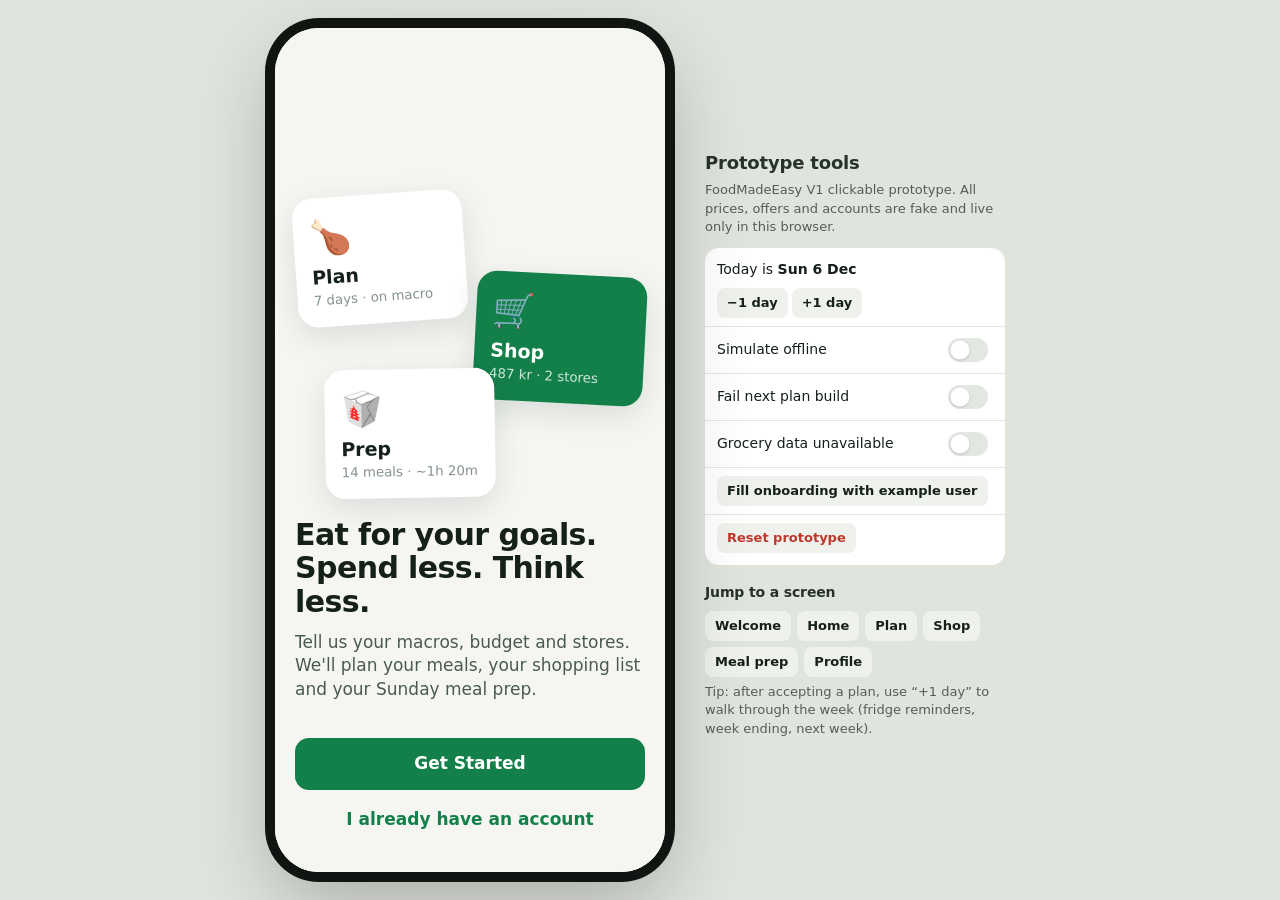
==== index.html @ 24d45049 "Publish prototype from FoodMadeEasy@563812f" ====
<!doctype html>
<html lang="en">
<head>
  <meta charset="utf-8">
  <meta name="viewport" content="width=device-width, initial-scale=1, viewport-fit=cover">
  <meta name="theme-color" content="#13804a">
  <meta name="apple-mobile-web-app-capable" content="yes">
  <meta name="mobile-web-app-capable" content="yes">
  <meta name="apple-mobile-web-app-title" content="FoodMadeEasy">
  <meta name="apple-mobile-web-app-status-bar-style" content="default">
  <link rel="manifest" href="manifest.webmanifest">
  <link rel="icon" type="image/png" href="icons/favicon.png">
  <link rel="apple-touch-icon" href="icons/apple-touch-icon.png">
  <title>FoodMadeEasy Prototype</title>
  <link rel="stylesheet" href="css/app.css">
</head>
<body>
  <div class="stage">
    <div class="phone"><div id="app"></div></div>
    <aside id="dev" class="dev-panel"></aside>
  </div>
  <script src="js/util.js"></script>
  <script src="js/data.js"></script>
  <script src="js/engine.js"></script>
  <script src="js/state.js"></script>
  <script src="js/ui.js"></script>
  <script src="js/screens-start.js"></script>
  <script src="js/screens-week.js"></script>
  <script src="js/screens-shop.js"></script>
  <script src="js/screens-prep.js"></script>
  <script src="js/screens-profile.js"></script>
  <script src="js/dev.js"></script>
  <script>
    render();
    if ('serviceWorker' in navigator && location.protocol.startsWith('http')) {
      navigator.serviceWorker.register('sw.js').catch(() => { /* offline support is optional */ });
    }
  </script>
</body>
</html>
---- css/app.css ----
/* FoodMadeEasy prototype — clean, energetic, practical. Not a final brand. */

:root {
  --bg: #f5f6f2;
  --surface: #ffffff;
  --surface-2: #eef1ec;
  --ink: #15201a;
  --ink-2: #4a5a51;
  --ink-3: #85938b;
  --line: #e2e7e2;
  --brand: #13804a;
  --brand-strong: #0e6b3d;
  --brand-ink: #ffffff;
  --brand-soft: #e2f3e9;
  --good: #13804a;
  --warn: #a65f00;
  --warn-soft: #fdf1dd;
  --danger: #c2372a;
  --p: #2f6fdb;
  --c: #e0a100;
  --f: #d9534f;
  --shadow: 0 1px 2px rgba(20, 32, 26, 0.06), 0 4px 16px rgba(20, 32, 26, 0.05);
  --radius: 16px;
  --stage: #dfe4dc;
  color-scheme: light;
}
@media (prefers-color-scheme: dark) {
  :root:not([data-theme="light"]) {
    --bg: #0e1310; --surface: #171e1a; --surface-2: #1f2822; --ink: #eef3ef; --ink-2: #b4c1b9; --ink-3: #7d8b83;
    --line: #28322c; --brand: #2fb26a; --brand-strong: #3fc47b; --brand-ink: #06140c; --brand-soft: #173524;
    --good: #45c27d; --warn: #f0a93b; --warn-soft: #3a2b12; --danger: #ff6b5e; --stage: #070a08;
    --shadow: 0 1px 2px rgba(0, 0, 0, 0.4); color-scheme: dark;
  }
}
:root[data-theme="dark"] {
  --bg: #0e1310; --surface: #171e1a; --surface-2: #1f2822; --ink: #eef3ef; --ink-2: #b4c1b9; --ink-3: #7d8b83;
  --line: #28322c; --brand: #2fb26a; --brand-strong: #3fc47b; --brand-ink: #06140c; --brand-soft: #173524;
  --good: #45c27d; --warn: #f0a93b; --warn-soft: #3a2b12; --danger: #ff6b5e; --stage: #070a08;
  --shadow: 0 1px 2px rgba(0, 0, 0, 0.4); color-scheme: dark;
}

* { box-sizing: border-box; }
html, body { margin: 0; height: 100%; }
body {
  font: 16px/1.4 -apple-system, BlinkMacSystemFont, "SF Pro Text", "Inter", "Segoe UI", Roboto, system-ui, sans-serif;
  color: var(--ink); background: var(--stage); -webkit-font-smoothing: antialiased;
  -webkit-tap-highlight-color: transparent;
}
button { font: inherit; color: inherit; background: none; border: 0; padding: 0; cursor: pointer; text-align: inherit; }
button:disabled { cursor: default; }
input { font: inherit; color: inherit; }
h1, h2, h3 { margin: 0; letter-spacing: -0.01em; }
p { margin: 0; }
a { color: var(--brand); }
.ic { width: 20px; height: 20px; fill: none; stroke: currentColor; stroke-width: 1.8; stroke-linecap: round; stroke-linejoin: round; flex: none; }

/* ---------- Stage: phone frame on desktop, full screen on phones ---------- */
.stage { min-height: 100%; display: flex; align-items: center; justify-content: center; gap: 40px; padding: 24px; }
.phone { width: 390px; height: min(844px, calc(100vh - 48px)); border-radius: 44px; background: var(--bg); overflow: hidden; position: relative; box-shadow: 0 0 0 10px #101512, 0 30px 80px rgba(0, 0, 0, 0.25); flex: none; }
#app { position: absolute; inset: 0; overflow: hidden; }
@media (max-width: 760px) {
  .stage { padding: 0; display: block; height: 100%; }
  .phone { width: 100%; height: 100%; border-radius: 0; box-shadow: none; }
  .dev-panel { display: none; }
}

/* ---------- Screen skeleton ---------- */
.screen { position: absolute; inset: 0; display: flex; flex-direction: column; background: var(--bg); }
.screen > .body { flex: 1; overflow-y: auto; overflow-x: hidden; -webkit-overflow-scrolling: touch; padding-bottom: 24px; scrollbar-width: none; }
.screen > .body::-webkit-scrollbar { display: none; }
.pad { padding: 0 20px; }
.pad-s { padding: 8px 14px; }
.topbar { display: flex; align-items: center; min-height: 52px; padding: max(env(safe-area-inset-top), 10px) 12px 0; gap: 8px; flex: none; }
.phone .topbar { padding-top: 44px; }
@media (max-width: 760px) { .phone .topbar { padding-top: max(env(safe-area-inset-top), 12px); } }
.tb-left, .tb-right { flex: 1; display: flex; align-items: center; min-width: 0; }
.tb-right { justify-content: flex-end; }
.tb-title { font-weight: 600; font-size: 17px; text-align: center; white-space: nowrap; }
.topbar.large .tb-title { opacity: 0; }
.large-title { padding: 2px 20px 14px; }
.large-title h1 { font-size: 32px; font-weight: 750; }
.large-title .sub { color: var(--ink-3); font-size: 15px; margin-top: 2px; }
.icon-btn { display: inline-flex; align-items: center; gap: 2px; min-width: 44px; min-height: 44px; justify-content: center; border-radius: 12px; color: var(--ink); }
.icon-btn .ic { width: 24px; height: 24px; }
.icon-btn:active { background: var(--surface-2); }

.cta { flex: none; padding: 12px 20px calc(12px + env(safe-area-inset-bottom)); display: flex; flex-direction: column; gap: 8px; background: linear-gradient(to top, var(--bg) 75%, transparent); }
.phone .cta { padding-bottom: 30px; }
.has-tabs .cta { padding-bottom: 12px; }
.cta-hint { text-align: center; font-size: 13px; color: var(--ink-3); }

.tabbar { flex: none; display: flex; border-top: 1px solid var(--line); background: var(--surface); padding-bottom: env(safe-area-inset-bottom); }
.phone .tabbar { padding-bottom: 22px; }
@media (max-width: 760px) { .phone .tabbar { padding-bottom: max(env(safe-area-inset-bottom), 6px); } }
.tab { flex: 1; display: flex; flex-direction: column; align-items: center; gap: 2px; padding: 8px 0 4px; font-size: 11px; font-weight: 600; color: var(--ink-3); }
.tab .ic { width: 25px; height: 25px; }
.tab.on { color: var(--brand); }

/* ---------- Type ---------- */
.display { font-size: 30px; line-height: 1.12; font-weight: 780; letter-spacing: -0.02em; }
.q { font-size: 26px; line-height: 1.18; font-weight: 750; margin: 6px 0 6px; }
.helper { color: var(--ink-2); font-size: 15px; margin-bottom: 18px; }
.lead { color: var(--ink-2); font-size: 17px; margin-top: 12px; }
.body-text { color: var(--ink-2); margin-bottom: 12px; }
.muted { color: var(--ink-3); }
.small { font-size: 13px; }
.fine { font-size: 13px; color: var(--ink-3); margin: 8px 0; }
.center { text-align: center; }
.center-col { display: flex; flex-direction: column; align-items: center; text-align: center; }
.good { color: var(--good); }
.warn { color: var(--warn); }
.neutral { color: var(--ink-2); }
.eyebrow { font-size: 12px; font-weight: 700; letter-spacing: 0.06em; text-transform: uppercase; color: var(--brand); margin-bottom: 4px; }
.section-label { font-size: 13px; font-weight: 700; color: var(--ink-2); text-transform: uppercase; letter-spacing: 0.05em; margin: 22px 0 10px; display: flex; gap: 8px; align-items: center; }
.section-label .opt { text-transform: none; letter-spacing: 0; font-weight: 500; color: var(--ink-3); }
.section-head { display: flex; justify-content: space-between; align-items: center; margin: 22px 0 10px; gap: 8px; }
.section-head h3 { font-size: 18px; font-weight: 700; }
.big-num { font-size: 36px; font-weight: 780; letter-spacing: -0.02em; font-variant-numeric: tabular-nums; }
.big-emoji { font-size: 56px; margin: 28px 0 8px; }
.proto-note { font-size: 12px; color: var(--ink-3); background: var(--surface-2); border-radius: 10px; padding: 8px 10px; margin: 18px 0 8px; text-align: center; }

/* ---------- Buttons ---------- */
.btn { display: flex; align-items: center; justify-content: center; gap: 8px; width: 100%; min-height: 52px; padding: 0 18px; border-radius: 14px; font-weight: 650; font-size: 17px; text-align: center; transition: transform 0.08s, opacity 0.15s; }
.btn:active:not(:disabled) { transform: scale(0.985); }
.btn.primary { background: var(--brand); color: var(--brand-ink); }
.btn.primary:disabled { background: var(--surface-2); color: var(--ink-3); }
.btn.secondary { background: var(--surface); color: var(--ink); border: 1.5px solid var(--line); }
.btn.secondary:disabled { color: var(--ink-3); }
.btn.text { min-height: 44px; color: var(--brand); background: none; }
.btn.text:disabled { color: var(--ink-3); }
.btn.danger { background: var(--danger); color: #fff; }
.btn.danger:disabled { background: var(--surface-2); color: var(--ink-3); }
.btn.text.danger { background: none; color: var(--danger); }
.btn.text.strong { font-weight: 750; }
.btn.tall { min-height: 64px; font-size: 19px; }
.row2 { display: flex; gap: 8px; }
.row2 .btn { flex: 1; white-space: nowrap; font-size: 16px; }
.stack-text { display: flex; flex-direction: column; }
.link { color: var(--brand); font-weight: 600; font-size: inherit; padding: 6px 0; min-height: 32px; }
.link:disabled { color: var(--ink-3); }
.link.small { font-size: 14px; }
.spinner { width: 20px; height: 20px; border-radius: 50%; border: 2.5px solid currentColor; border-right-color: transparent; animation: spin 0.8s linear infinite; display: inline-block; }
.spinner.dark { color: var(--brand); width: 18px; height: 18px; }
@keyframes spin { to { transform: rotate(360deg); } }

.btn.social { background: var(--surface); border: 1.5px solid var(--line); margin-bottom: 10px; font-weight: 600; }
.btn.social.apple { background: var(--ink); color: var(--bg); border-color: var(--ink); }
.s-ic { font-weight: 800; width: 20px; text-align: center; }
.divider { display: flex; align-items: center; gap: 12px; color: var(--ink-3); font-size: 13px; margin: 8px 0 14px; }
.divider::before, .divider::after { content: ""; flex: 1; height: 1px; background: var(--line); }

/* ---------- Cards & lists ---------- */
.card { background: var(--surface); border-radius: var(--radius); box-shadow: var(--shadow); display: block; width: 100%; }
.list-card { padding: 4px 0; overflow: hidden; }
.stack { display: flex; flex-direction: column; gap: 10px; }
.stack.tight { gap: 8px; }
.list { display: flex; flex-direction: column; }
.list-row { display: flex; align-items: center; gap: 12px; padding: 12px 4px; border-bottom: 1px solid var(--line); min-height: 48px; }
.list-row.accent { color: var(--brand); font-weight: 600; }
.menu { padding-bottom: 12px; }
.menu-row { display: flex; flex-direction: column; align-items: flex-start; width: 100%; padding: 14px 4px; border-bottom: 1px solid var(--line); font-size: 17px; font-weight: 550; }
.menu-row:has(.ic) { flex-direction: row; align-items: center; gap: 10px; }
.menu-row small { display: block; font-size: 13px; color: var(--ink-3); font-weight: 400; margin-top: 2px; width: 100%; }
.menu-row:disabled { color: var(--ink-3); }
.menu-row:last-child { border-bottom: 0; }
.kv { display: flex; justify-content: space-between; gap: 16px; padding: 10px 0; border-bottom: 1px solid var(--line); font-size: 15px; }
.kv span { color: var(--ink-3); flex: none; }
.kv b { text-align: right; font-weight: 600; }
.grow { flex: 1; min-width: 0; }

.notice { display: flex; gap: 10px; align-items: flex-start; background: var(--surface-2); border-radius: 12px; padding: 10px 12px; font-size: 14px; color: var(--ink-2); margin: 12px 0; }
.notice .ic { margin-top: 1px; }
.notice.warn { background: var(--warn-soft); color: var(--warn); }
.notice.good { background: var(--brand-soft); color: var(--good); }
.notice .icon-btn { min-width: 28px; min-height: 28px; margin: -4px -6px -4px auto; }
.notice > div { flex: 1; }
.offline { display: flex; gap: 8px; align-items: center; padding: 8px 16px; background: var(--ink); color: var(--bg); font-size: 13px; flex: none; }
.offline .ic { width: 16px; height: 16px; }

.chips { display: flex; flex-wrap: wrap; gap: 8px; }
.chips.tight { margin-top: 10px; }
.chip { min-height: 40px; padding: 0 14px; border-radius: 999px; border: 1.5px solid var(--line); background: var(--surface); font-size: 15px; font-weight: 550; display: inline-flex; align-items: center; }
.chip.on { background: var(--brand-soft); border-color: var(--brand); color: var(--brand-strong); }
.chip:disabled { opacity: 0.4; }
.chip.add { border-style: dashed; color: var(--brand); }
.chip-input { min-height: 40px; border-radius: 999px; border: 1.5px solid var(--brand); padding: 0 14px; background: var(--surface); width: 180px; outline: none; }
.tag { display: inline-flex; align-items: center; padding: 3px 10px; border-radius: 999px; background: var(--surface-2); font-size: 13px; font-weight: 550; color: var(--ink-2); margin: 2px 4px 2px 0; }
.chips.static { gap: 4px; margin: 6px 0; }

.badge { display: inline-flex; align-items: center; gap: 3px; font-size: 12px; font-weight: 650; padding: 3px 8px; border-radius: 999px; background: var(--brand-soft); color: var(--brand-strong); white-space: nowrap; flex: none; }
.badge .ic { width: 13px; height: 13px; }
.badge.soft { background: var(--surface-2); color: var(--ink-2); }
.badge.offer { background: var(--brand-soft); color: var(--brand-strong); }
.badge.warn { background: var(--warn-soft); color: var(--warn); }
.badge.new { background: var(--p); color: #fff; }

.progress { height: 8px; background: var(--surface-2); border-radius: 99px; overflow: hidden; margin: 10px 0 6px; }
.progress > div { height: 100%; background: var(--brand); border-radius: 99px; transition: width 0.4s; }

.thumb { border-radius: 14px; background: var(--tb); display: flex; align-items: center; justify-content: center; flex: none; line-height: 1; }
:root[data-theme="dark"] .thumb { filter: saturate(0.9) brightness(0.9); }

/* ---------- Forms ---------- */
.field { display: block; margin-bottom: 14px; }
.field > span:first-child { display: block; font-size: 14px; font-weight: 600; color: var(--ink-2); margin-bottom: 6px; }
.field input, .text-input { width: 100%; min-height: 52px; border-radius: 12px; border: 1.5px solid var(--line); background: var(--surface); padding: 0 14px; font-size: 17px; outline: none; }
.field input:focus, .text-input:focus { border-color: var(--brand); }
.field.err input { border-color: var(--danger); }
.text-input { margin-top: 10px; }
.text-input.search { margin-top: 4px; margin-bottom: 12px; }
.pw-row { display: flex; align-items: center; gap: 8px; border-radius: 12px; border: 1.5px solid var(--line); background: var(--surface); padding-right: 12px; }
.pw-row input { border: 0 !important; flex: 1; }
.pw-row:focus-within { border-color: var(--brand); }
.field-err { color: var(--danger); font-size: 13px; margin-top: 4px; display: block; }
.field-err.block { margin: -6px 0 12px; }
.field-hint { font-size: 13px; color: var(--ink-3); margin: -6px 0 12px; }
.check-row { display: flex; align-items: center; gap: 10px; margin: 14px 0; font-size: 15px; }
.check-row input { width: 22px; height: 22px; accent-color: var(--brand); }

.num-field { display: block; background: var(--surface); border: 1.5px solid var(--line); border-radius: 14px; padding: 10px 14px; }
.num-field:focus-within { border-color: var(--brand); }
.num-field.err { border-color: var(--danger); }
.nf-label { display: block; font-size: 13px; color: var(--ink-3); font-weight: 600; }
.nf-row { display: flex; align-items: baseline; gap: 6px; }
.nf-row input { border: 0; outline: none; background: none; width: 100%; font-size: 24px; font-weight: 700; padding: 2px 0; min-width: 0; font-variant-numeric: tabular-nums; }
.num-field.big .nf-row input { font-size: 34px; }
.unit { color: var(--ink-3); font-weight: 600; white-space: nowrap; }
.macro-grid { display: grid; grid-template-columns: repeat(3, 1fr); gap: 10px; margin-top: 10px; }
.macro-grid .num-field { padding: 10px 12px; }
.check { margin: 14px 0 6px; font-size: 14px; display: flex; flex-wrap: wrap; gap: 4px; align-items: center; }
.check .ic { width: 16px; height: 16px; }
.check.good { color: var(--good); }
.check.warn { color: var(--warn); }

.option-card { display: flex; align-items: center; gap: 14px; width: 100%; padding: 14px 16px; background: var(--surface); border: 1.5px solid var(--line); border-radius: 16px; min-height: 64px; text-align: left; }
.option-card.slim { min-height: 56px; padding: 10px 14px; }
.option-card > span:not(.radio):not(.oc-icon) { flex: 1; }
.option-card b { display: block; font-size: 17px; }
.option-card small { display: block; color: var(--ink-3); font-size: 14px; margin-top: 2px; }
.option-card.on { border-color: var(--brand); background: var(--brand-soft); }
.option-card:disabled { opacity: 0.5; }
.oc-icon { font-size: 26px; width: 36px; text-align: center; }
.radio { width: 22px; height: 22px; border-radius: 50%; border: 2px solid var(--line); flex: none; position: relative; }
.on > .radio, .alt-card.on .radio { border-color: var(--brand); }
.on > .radio::after, .alt-card.on .radio::after { content: ""; position: absolute; inset: 4px; border-radius: 50%; background: var(--brand); }

.seg { display: flex; background: var(--surface-2); border-radius: 12px; padding: 3px; gap: 3px; }
.seg button { flex: 1; min-height: 40px; border-radius: 10px; font-size: 14px; font-weight: 600; color: var(--ink-2); text-align: center; padding: 0 6px; }
.seg button.on { background: var(--surface); color: var(--ink); box-shadow: var(--shadow); }
.seg button:disabled { opacity: 0.5; }
.seg.mini button { min-height: 30px; font-size: 13px; }
.seg.two { margin-bottom: 12px; }

.stepper-row { display: flex; align-items: center; gap: 14px; }
.stepper { display: flex; align-items: center; background: var(--surface); border: 1.5px solid var(--line); border-radius: 14px; }
.stepper button { width: 48px; height: 48px; font-size: 24px; font-weight: 500; color: var(--brand); text-align: center; }
.stepper button:disabled { color: var(--ink-3); }
.stepper b { width: 32px; text-align: center; font-size: 22px; }

.row-btn { display: flex; align-items: center; gap: 10px; width: 100%; min-height: 56px; padding: 10px 14px; background: var(--surface); border: 1.5px solid var(--line); border-radius: 14px; }
.row-btn > span { flex: 1; }

.store-list { display: flex; flex-direction: column; gap: 8px; }
.store-row { display: flex; align-items: center; gap: 14px; min-height: 58px; padding: 0 14px; background: var(--surface); border: 1.5px solid var(--line); border-radius: 14px; font-weight: 600; font-size: 17px; }
.store-row.on { border-color: var(--brand); background: var(--brand-soft); }
.store-logo { width: 34px; height: 34px; border-radius: 9px; background: var(--sc); color: #fff; display: flex; align-items: center; justify-content: center; font-weight: 800; font-size: 15px; flex: none; }
.store-logo.sm { width: 26px; height: 26px; font-size: 12px; border-radius: 7px; }
.checkbox { width: 24px; height: 24px; border-radius: 7px; border: 2px solid var(--line); flex: none; position: relative; }
.on > .checkbox { background: var(--brand); border-color: var(--brand); }
.on > .checkbox::after { content: ""; position: absolute; left: 7px; top: 3px; width: 6px; height: 11px; border: solid var(--brand-ink); border-width: 0 2.5px 2.5px 0; transform: rotate(45deg); }

/* ---------- Splash / welcome / onboarding ---------- */
.splash { align-items: center; justify-content: center; background: var(--brand); }
.wordmark { color: #fff; font-size: 30px; font-weight: 800; letter-spacing: -0.02em; display: flex; align-items: center; gap: 10px; animation: fadeup 0.5s ease-out; }
.logo-dot { width: 18px; height: 18px; border-radius: 6px; background: #fff; box-shadow: 8px 8px 0 -2px rgba(255, 255, 255, 0.45); }
@keyframes fadeup { from { opacity: 0; transform: translateY(8px); } }
.welcome .body { display: flex; flex-direction: column; justify-content: flex-end; }
.hero-art { position: relative; height: 300px; margin: 56px 20px 24px; }
.hero-card { position: absolute; width: 170px; padding: 16px; border-radius: 20px; background: var(--surface); box-shadow: 0 10px 30px rgba(20, 40, 30, 0.12); display: flex; flex-direction: column; gap: 2px; animation: fadeup 0.6s ease-out backwards; }
.hero-card span { font-size: 34px; }
.hero-card b { font-size: 19px; }
.hero-card small { color: var(--ink-3); }
.hero-card.c1 { left: 0; top: 0; transform: rotate(-4deg); }
.hero-card.c2 { right: 0; top: 80px; transform: rotate(3deg); animation-delay: 0.1s; background: var(--brand); color: var(--brand-ink); }
.hero-card.c2 small { color: inherit; opacity: 0.8; }
.hero-card.c3 { left: 30px; top: 175px; transform: rotate(-1deg); animation-delay: 0.2s; }
.ob-top { gap: 12px; }
.ob-top .tb-left { flex: 0 0 44px; }
.ob-top .tb-right { flex: 0 0 52px; }
.ob-progress { flex: 1; display: flex; gap: 5px; }
.ob-progress i { flex: 1; height: 5px; border-radius: 9px; background: var(--line); }
.ob-progress i.on { background: var(--brand); }
.step-label { font-size: 13px; color: var(--ink-3); font-weight: 600; }

.sum-row { display: flex; align-items: center; gap: 12px; width: 100%; padding: 12px 16px; border-bottom: 1px solid var(--line); text-align: left; }
.sum-row:last-child { border-bottom: 0; }
.sum-row small, .date-row small, .profile-card small { display: block; font-size: 12px; font-weight: 700; color: var(--ink-3); text-transform: uppercase; letter-spacing: 0.05em; margin-bottom: 2px; }
.sum-row span span { display: block; font-size: 15px; }
.edit { color: var(--brand); font-weight: 600; font-size: 15px; flex: none; }
.date-row { display: flex; align-items: center; gap: 12px; padding: 12px 16px; margin: 12px 0; position: relative; }
.date-row b, .date-row .muted { display: block; }
.date-row input[type="date"] { position: absolute; inset: 0; opacity: 0; width: 100%; height: 100%; cursor: pointer; }

/* ---------- Generation / result ---------- */
.gen .body { display: flex; flex-direction: column; justify-content: center; }
.gen-art { display: flex; gap: 10px; font-size: 40px; margin: 10px 0 24px; }
.gen-art span { animation: bob 1.4s ease-in-out infinite; }
.gen-art span:nth-child(2) { animation-delay: 0.2s; }
.gen-art span:nth-child(3) { animation-delay: 0.4s; }
@keyframes bob { 50% { transform: translateY(-8px); } }
.gen-list { list-style: none; padding: 0; margin: 18px 0; text-align: left; width: 100%; max-width: 330px; }
.gen-list li { display: flex; align-items: center; gap: 12px; padding: 9px 0; color: var(--ink-3); font-size: 15px; transition: color 0.3s; }
.gen-list li.now { color: var(--ink); font-weight: 600; }
.gen-list li.done { color: var(--ink-2); }
.gl-ic { width: 24px; height: 24px; border-radius: 50%; display: flex; align-items: center; justify-content: center; flex: none; border: 2px solid var(--line); }
.done .gl-ic { background: var(--brand); border-color: var(--brand); color: var(--brand-ink); }
.done .gl-ic .ic { width: 14px; height: 14px; stroke-width: 3; }
.now .gl-ic { border: 0; }

.ready-head { text-align: center; margin: 4px 0 18px; }
.ready-head .sub { color: var(--ink-3); margin-top: 6px; }
.burst { width: 56px; height: 56px; border-radius: 50%; background: var(--brand); color: var(--brand-ink); font-size: 28px; font-weight: 800; display: flex; align-items: center; justify-content: center; margin: 0 auto 14px; animation: pop 0.45s cubic-bezier(0.2, 1.6, 0.4, 1); }
.burst.small { width: 44px; height: 44px; font-size: 22px; margin: 10px auto; }
@keyframes pop { from { transform: scale(0.3); opacity: 0; } }
.stat-grid { display: grid; grid-template-columns: 1fr 1fr; gap: 10px; }
.stat { background: var(--surface); border-radius: 16px; padding: 14px; box-shadow: var(--shadow); animation: fadeup 0.4s ease-out backwards; }
.stat:nth-child(2) { animation-delay: 0.05s; } .stat:nth-child(3) { animation-delay: 0.1s; } .stat:nth-child(4) { animation-delay: 0.15s; } .stat:nth-child(5) { animation-delay: 0.2s; } .stat:nth-child(6) { animation-delay: 0.25s; }
.stat b { display: block; font-size: 26px; font-weight: 780; letter-spacing: -0.02em; font-variant-numeric: tabular-nums; }
.stat small { color: var(--ink-3); font-size: 13px; }
.stat.good b { color: var(--good); }
.stat.warn b { color: var(--warn); }
.meal-strip { display: flex; gap: 10px; overflow-x: auto; margin: 0 -20px; padding: 0 20px 4px; scrollbar-width: none; }
.ms-item { display: flex; flex-direction: column; gap: 6px; width: 96px; flex: none; font-size: 13px; font-weight: 600; line-height: 1.2; }
.ms-item small { color: var(--ink-3); font-weight: 500; }
.savings { font-size: 14px; color: var(--ink-2); margin: 16px 0 4px; text-align: center; }

/* ---------- Home ---------- */
.home-head { display: flex; align-items: flex-end; justify-content: space-between; gap: 12px; margin: 4px 0 16px; }
.home-head h1 { font-size: 24px; font-weight: 750; }
.avatar { width: 40px; height: 40px; border-radius: 50%; background: var(--brand-soft); color: var(--brand-strong); font-weight: 750; display: flex; align-items: center; justify-content: center; flex: none; }
.action-card { padding: 18px; position: relative; background: var(--surface); }
.action-card h2 { font-size: 22px; font-weight: 750; margin-bottom: 4px; padding-right: 30px; }
.action-card p { color: var(--ink-2); margin-bottom: 14px; }
.action-card .progress { margin: -4px 0 14px; }
.card-more { position: absolute; right: 8px; top: 8px; }
.tip-card { display: flex; gap: 12px; padding: 16px; margin: 12px 0; background: var(--brand-soft); color: var(--brand-strong); box-shadow: none; }
.tip-card .ic { width: 26px; height: 26px; }
.tip-card p { color: var(--ink-2); }
.hero-empty { padding: 8px 18px 18px; }
.meal-row { display: flex; align-items: center; gap: 12px; width: 100%; padding: 10px 14px; border-bottom: 1px solid var(--line); text-align: left; }
.meal-row:last-child { border-bottom: 0; }
.meal-row .slot { width: 74px; font-size: 11px; font-weight: 700; color: var(--ink-3); text-transform: uppercase; letter-spacing: 0.02em; flex: none; }
.meal-row b { display: block; font-size: 15px; white-space: nowrap; overflow: hidden; text-overflow: ellipsis; }
.meal-row small { color: var(--ink-3); font-size: 13px; }
.meal-row > .ic { color: var(--ink-3); }
.week-card { padding: 14px 16px 10px; margin-top: 14px; text-align: left; }
.wc-row { display: flex; gap: 12px; margin-bottom: 10px; }
.wc-row span { flex: 1; }
.wc-row b { display: block; font-size: 20px; font-weight: 750; font-variant-numeric: tabular-nums; }
.wc-row small { color: var(--ink-3); font-size: 13px; }
.wc-foot { display: flex; justify-content: space-between; align-items: center; border-top: 1px solid var(--line); padding-top: 10px; color: var(--ink-2); font-size: 14px; }
.progress-strip { display: flex; align-items: center; margin: 16px 0 4px; padding: 12px 14px; background: var(--surface); border-radius: var(--radius); box-shadow: var(--shadow); }
.progress-strip button { display: flex; align-items: center; gap: 6px; font-weight: 600; font-size: 14px; }
.ps-line { flex: 1; height: 2px; background: var(--line); margin: 0 8px; }
.ps { width: 22px; height: 22px; border-radius: 50%; border: 2px solid var(--line); display: flex; align-items: center; justify-content: center; }
.ps.done { background: var(--brand); border-color: var(--brand); color: var(--brand-ink); }
.ps.done .ic { width: 13px; height: 13px; stroke-width: 3; }
.ps.half { border-color: var(--brand); background: conic-gradient(var(--brand) 0 50%, transparent 50%); }

.empty { text-align: center; padding: 30px 8px 10px; display: flex; flex-direction: column; align-items: center; gap: 8px; }
.empty-art { font-size: 44px; letter-spacing: 4px; margin-bottom: 4px; }
.empty h2 { font-size: 22px; font-weight: 750; }
.empty p { color: var(--ink-2); margin-bottom: 12px; max-width: 300px; }

/* ---------- Plan ---------- */
.draft-banner { display: flex; justify-content: center; align-items: center; gap: 4px; width: 100%; background: var(--warn-soft); color: var(--warn); text-align: center; font-size: 13px; font-weight: 650; padding: 8px; }
.draft-banner.muted { background: var(--surface-2); color: var(--ink-2); }
.draft-banner.accent { background: var(--brand-soft); color: var(--brand-strong); }
.draft-banner .ic { width: 16px; height: 16px; }
.summary-strip { position: sticky; top: 0; z-index: 2; display: flex; justify-content: space-between; align-items: center; gap: 8px; padding: 10px 20px; background: var(--bg); border-bottom: 1px solid var(--line); font-size: 14px; }
.cost-chip b { font-weight: 750; }
.cost-chip span { font-size: 13px; font-weight: 600; }
.macro { font-variant-numeric: tabular-nums; color: var(--ink-2); font-size: 14px; }
.macro b { color: var(--ink); font-weight: 700; }
.prep-card { display: flex; align-items: center; gap: 12px; padding: 14px 16px; margin: 14px 0 4px; text-align: left; }
.prep-card .ic { color: var(--brand); width: 24px; height: 24px; }
.prep-card b { display: block; }
.prep-card small { color: var(--ink-3); font-size: 13px; }
.day-pills { display: flex; gap: 6px; margin: 16px 0 12px; }
.day-pill { flex: 1; display: flex; flex-direction: column; align-items: center; padding: 8px 0; border-radius: 14px; background: var(--surface); position: relative; box-shadow: var(--shadow); }
.day-pill small { font-size: 11px; color: var(--ink-3); font-weight: 650; text-transform: uppercase; }
.day-pill b { font-size: 17px; }
.day-pill.today small { color: var(--brand); }
.day-pill.on { background: var(--ink); color: var(--bg); }
.day-pill.on small { color: inherit; opacity: 0.7; }
.amber-dot { position: absolute; top: 5px; right: 6px; width: 7px; height: 7px; border-radius: 50%; background: var(--warn); }
.day-total { display: flex; justify-content: space-between; align-items: center; gap: 8px; padding: 4px 2px 10px; }
.status { font-size: 13px; font-weight: 700; padding: 3px 9px; border-radius: 99px; white-space: nowrap; }
.status.good { background: var(--brand-soft); }
.status.warn { background: var(--warn-soft); }
.fix-tip { font-size: 14px; color: var(--warn); background: var(--warn-soft); padding: 8px 12px; border-radius: 12px; margin-bottom: 10px; }
.meal-list { display: flex; flex-direction: column; gap: 10px; }
.meal-card { position: relative; background: var(--surface); border-radius: var(--radius); box-shadow: var(--shadow); }
.meal-card.flash { animation: flash 1.2s ease-out; }
@keyframes flash { 0%, 40% { box-shadow: 0 0 0 3px var(--brand); } }
.mc-main { display: block; width: 100%; padding: 12px 14px; text-align: left; }
.mc-main .slot { font-size: 12px; font-weight: 700; color: var(--ink-3); text-transform: uppercase; letter-spacing: 0.04em; }
.mc-row { display: flex; gap: 12px; align-items: center; margin-top: 6px; padding-right: 30px; }
.mc-row .grow > b { display: block; font-size: 16px; margin-bottom: 2px; }
.mc-row small { display: block; font-size: 13px; margin-top: 2px; }
.mc-main > .badge { position: absolute; top: 10px; right: 48px; }
.mc-more { position: absolute; right: 4px; top: 2px; }
.draft-bar { display: flex; align-items: center; gap: 12px; }
.draft-bar .btn { flex: 1; }

/* ---------- Recipe ---------- */
.recipe-hero { height: 180px; margin: 0 20px; border-radius: 22px; background: var(--tb); display: flex; align-items: center; justify-content: center; font-size: 84px; }
.nutri { display: flex; gap: 18px; align-items: center; padding: 16px; }
.kcal-big b { display: block; font-size: 34px; font-weight: 780; font-variant-numeric: tabular-nums; }
.kcal-big small { color: var(--ink-3); }
.bars { flex: 1; display: flex; flex-direction: column; gap: 8px; }
.mbar { display: grid; grid-template-columns: 58px 1fr 48px; align-items: center; gap: 8px; font-size: 13px; }
.mbar b { text-align: right; font-variant-numeric: tabular-nums; }
.mb-track { height: 8px; border-radius: 9px; background: var(--surface-2); overflow: hidden; }
.mb-track div { height: 100%; border-radius: 9px; }
.mb-track .p { background: var(--p); } .mb-track .c { background: var(--c); } .mb-track .f { background: var(--f); }
.ing-list { padding: 4px 0; }
.ing-row { display: flex; justify-content: space-between; gap: 12px; padding: 11px 16px; border-bottom: 1px solid var(--line); font-size: 15px; }
.ing-row:last-child { border-bottom: 0; }
.ing-row b { font-weight: 600; text-align: right; font-variant-numeric: tabular-nums; }
.steps { padding-left: 22px; margin: 0; color: var(--ink-2); }
.steps li { padding: 5px 0; }

/* ---------- Replace ---------- */
.alt-list { display: flex; flex-direction: column; gap: 10px; }
.alt-card { display: flex; gap: 12px; align-items: center; padding: 12px; background: var(--surface); border: 1.5px solid var(--line); border-radius: 16px; cursor: pointer; }
.alt-card.on { border-color: var(--brand); background: var(--brand-soft); }
.alt-card b { display: block; font-size: 16px; }
.alt-meta { display: flex; flex-wrap: wrap; gap: 4px 10px; font-size: 13px; font-weight: 600; margin-top: 4px; color: var(--ink-2); }
.change-list { margin: 12px 0; text-align: left; }

/* ---------- Shop ---------- */
.total-card { padding: 16px; position: sticky; top: 0; z-index: 3; }
.done-banner { display: flex; align-items: center; gap: 8px; width: 100%; margin: 12px 0 0; padding: 12px 14px; border-radius: 12px; background: var(--brand-soft); color: var(--brand-strong); font-size: 15px; }
.store-sec { margin-top: 18px; }
.store-head { display: flex; align-items: center; gap: 10px; width: 100%; padding: 6px 2px 10px; }
.store-head b { font-size: 17px; }
.chev .ic { width: 18px; height: 18px; color: var(--ink-3); transition: transform 0.2s; }
.chev.open .ic { transform: rotate(90deg); }
.aisle { font-size: 12px; font-weight: 700; color: var(--ink-3); text-transform: uppercase; letter-spacing: 0.05em; padding: 12px 16px 2px; }
.item-row { display: flex; align-items: flex-start; gap: 2px; border-bottom: 1px solid var(--line); transition: opacity 0.3s; }
.item-row:last-child { border-bottom: 0; }
.cb { width: 52px; min-height: 58px; display: flex; align-items: flex-start; justify-content: center; padding-top: 14px; flex: none; }
.cb::before { content: ""; width: 24px; height: 24px; border-radius: 7px; border: 2px solid var(--ink-3); }
.cb .ic { position: absolute; width: 16px; height: 16px; margin-top: 4px; stroke-width: 3; color: var(--brand-ink); }
.cb.on::before { background: var(--brand); border-color: var(--brand); }
.cb:disabled::before { border-style: dashed; }
.ir-main { flex: 1; min-width: 0; display: flex; flex-direction: column; gap: 1px; padding: 11px 14px 11px 0; text-align: left; }
.ir-name { font-weight: 600; font-size: 16px; }
.ir-qty { font-size: 15px; }
.ir-price { font-size: 13px; color: var(--ink-3); display: flex; flex-wrap: wrap; gap: 6px; align-items: center; }
.item-row.done .ir-name, .item-row.done .ir-qty { text-decoration: line-through; text-decoration-thickness: 1.5px; }
.item-row.done { opacity: 0.5; }
.item-row.just { opacity: 0.55; }
.store-done { padding: 14px 16px; color: var(--good); font-weight: 600; font-size: 15px; }
.why { background: var(--brand-soft); color: var(--brand-strong); border-radius: 12px; padding: 12px 14px; margin: 14px 0 0; font-size: 15px; }

/* ---------- Prep ---------- */
.prep .topbar { border-bottom: 1px solid transparent; }
.prep-summary { display: flex; gap: 8px; margin: 4px 0 6px; }
.prep-summary span { flex: 1; background: var(--surface); border-radius: 14px; padding: 12px; box-shadow: var(--shadow); font-size: 13px; color: var(--ink-3); }
.prep-summary b { display: block; font-size: 22px; color: var(--ink); font-weight: 780; }
.seg-progress { display: flex; gap: 4px; padding: 4px 20px 0; }
.seg-progress i { flex: 1; height: 5px; border-radius: 9px; background: var(--line); }
.seg-progress i.done { background: var(--brand); }
.seg-progress i.now { background: linear-gradient(90deg, var(--brand) 40%, var(--line) 40%); }
.prep-step { padding-top: 18px; }
.step-title { font-size: 30px; font-weight: 780; line-height: 1.12; letter-spacing: -0.02em; margin-bottom: 4px; }
.prep-step .sub { color: var(--ink-2); font-size: 17px; }
.qty-block { margin: 20px 0; padding: 18px; background: var(--surface); border-radius: 18px; box-shadow: var(--shadow); font-size: 26px; font-weight: 750; line-height: 1.3; letter-spacing: -0.01em; font-variant-numeric: tabular-nums; }
.qty-block.portions { font-weight: 500; font-size: 22px; }
.qty-block.portions b { font-weight: 780; }
.how { font-size: 17px; color: var(--ink-2); margin-bottom: 16px; }
.timer-chip { display: inline-flex; align-items: center; gap: 8px; min-height: 44px; padding: 0 16px; border-radius: 999px; border: 1.5px solid var(--brand); color: var(--brand); font-weight: 650; }
.timer-pills { display: flex; gap: 8px; flex-wrap: wrap; padding: 12px 20px 0; }
.timer-pill { display: inline-flex; align-items: center; gap: 6px; padding: 6px 12px; border-radius: 999px; background: var(--ink); color: var(--bg); font-size: 14px; }
.timer-pill .ic { width: 16px; height: 16px; }
.timer-pill b { font-variant-numeric: tabular-nums; }
.meanwhile { margin-top: 12px; font-size: 15px; color: var(--brand-strong); font-weight: 600; }
.storage { padding: 14px 16px; display: flex; flex-direction: column; gap: 8px; }
.storage > div { display: flex; align-items: center; gap: 10px; }
.prep-cta { display: flex; gap: 10px; }
.prep-cta .btn { flex: 1; }
.prep-cta .back-step { flex: 0 0 64px; min-height: 64px; }
.celebrate { padding-top: 90px; }
.confetti { font-size: 80px; animation: pop 0.6s cubic-bezier(0.2, 1.6, 0.4, 1); margin-bottom: 12px; }

/* ---------- Profile / settings ---------- */
.profile-card { display: flex; align-items: center; gap: 12px; padding: 14px 16px; margin-bottom: 10px; text-align: left; }
.profile-card span span { display: block; font-size: 15px; }
.profile-card > .ic { color: var(--ink-3); }
.profile-card:disabled { opacity: 0.6; }
.set-row { display: flex; align-items: center; gap: 10px; width: 100%; min-height: 50px; padding: 0 16px; border-bottom: 1px solid var(--line); font-size: 16px; text-align: left; }
.set-row:last-child { border-bottom: 0; }
.set-row .muted { font-size: 15px; max-width: 60%; overflow: hidden; text-overflow: ellipsis; white-space: nowrap; }
.set-row .ic { color: var(--ink-3); width: 18px; }
.set-row.danger { color: var(--danger); }
.list-card + .list-card { margin-top: 14px; }
.toggle-row { display: flex; align-items: center; gap: 12px; padding: 12px 16px; border-bottom: 1px solid var(--line); }
.toggle-row:last-child { border-bottom: 0; }
.toggle-row b { display: block; font-weight: 600; }
.toggle-row small { color: var(--ink-3); font-size: 13px; }
.toggle-row.disabled { opacity: 0.5; }
.switch { appearance: none; -webkit-appearance: none; width: 50px; height: 30px; border-radius: 99px; background: var(--line); position: relative; flex: none; cursor: pointer; transition: background 0.2s; margin: 0; }
.switch::after { content: ""; position: absolute; top: 3px; left: 3px; width: 24px; height: 24px; border-radius: 50%; background: #fff; box-shadow: 0 1px 3px rgba(0, 0, 0, 0.2); transition: transform 0.2s; }
.switch:checked { background: var(--brand); }
.switch:checked::after { transform: translateX(20px); }
.primer-ex { margin: 16px 0; text-align: left; }
.primer-ex .ing-row { flex-direction: column; gap: 2px; }

/* ---------- Sheets, dialogs, toasts ---------- */
.scrim { position: absolute; inset: 0; background: rgba(8, 14, 10, 0.4); z-index: 20; animation: fade 0.2s; }
.scrim.dim { z-index: 30; }
@keyframes fade { from { opacity: 0; } }
.sheet { position: absolute; left: 0; right: 0; bottom: 0; max-height: 88%; background: var(--bg); border-radius: 22px 22px 0 0; z-index: 21; display: flex; flex-direction: column; animation: slideup 0.28s cubic-bezier(0.2, 0.9, 0.3, 1); }
.sheet.tall { height: 88%; }
@keyframes slideup { from { transform: translateY(100%); } }
.grab { width: 38px; height: 5px; border-radius: 9px; background: var(--line); margin: 8px auto 4px; flex: none; }
.sheet-head { padding: 8px 20px 10px; flex: none; }
.sheet-head h2 { font-size: 21px; font-weight: 750; }
.sheet-head p { margin-top: 4px; font-size: 15px; }
.sheet-body { padding: 4px 20px 12px; overflow-y: auto; flex: 1; }
.sheet-body h2 { font-size: 22px; font-weight: 750; margin: 4px 0 6px; }
.sheet-foot { padding: 10px 20px 28px; display: flex; flex-direction: column; gap: 6px; flex: none; }
.dialog { position: absolute; left: 36px; right: 36px; top: 50%; transform: translateY(-50%); background: var(--surface); border-radius: 18px; z-index: 31; padding: 20px 18px 8px; text-align: center; animation: pop 0.2s; }
.dialog h3 { font-size: 17px; margin-bottom: 6px; }
.dialog p { font-size: 14px; color: var(--ink-2); }
.dialog-actions { display: flex; gap: 8px; margin-top: 12px; border-top: 1px solid var(--line); padding-top: 4px; }
.dialog-actions .btn { flex: 1; }
.toasts { position: absolute; left: 12px; right: 12px; bottom: 100px; z-index: 40; display: flex; flex-direction: column; align-items: center; pointer-events: none; }
.toast { pointer-events: auto; display: flex; align-items: center; gap: 12px; background: var(--ink); color: var(--bg); border-radius: 14px; padding: 12px 16px; font-size: 15px; box-shadow: 0 8px 24px rgba(0, 0, 0, 0.2); animation: fadeup 0.25s; max-width: 100%; }
.toast.good { background: var(--brand-strong); color: #fff; }
.toast-undo { color: #9fe3bb; font-weight: 700; padding: 4px 0 4px 4px; }

/* ---------- Skeleton ---------- */
.skel-card { background: var(--surface); border-radius: var(--radius); padding: 16px; display: flex; flex-direction: column; gap: 10px; }
.skel { height: 14px; border-radius: 6px; background: linear-gradient(90deg, var(--surface-2), var(--line), var(--surface-2)); background-size: 200% 100%; animation: shimmer 1.2s infinite; }
.skel.w60 { width: 60%; height: 18px; }
@keyframes shimmer { to { background-position: -200% 0; } }

/* ---------- Dev panel (desktop only) ---------- */
.dev-panel { width: 300px; align-self: center; font-size: 14px; color: #26322b; }
@media (prefers-color-scheme: dark) { :root:not([data-theme="light"]) .dev-panel { color: #cfd9d2; } }
.dev-panel h2 { font-size: 18px; margin-bottom: 6px; }
.dev-panel h3 { font-size: 14px; margin: 18px 0 8px; }
.dev-note { font-size: 13px; opacity: 0.75; margin: 6px 0 12px; }
.dev-box { background: var(--surface); color: var(--ink); border-radius: 14px; padding: 4px 0; }
.dev-row { display: flex; align-items: center; justify-content: space-between; gap: 8px; padding: 8px 12px; border-bottom: 1px solid var(--line); flex-wrap: wrap; }
.dev-row:last-child { border-bottom: 0; }
.dev-row button, .dev-links button { background: var(--surface-2); color: var(--ink); border-radius: 8px; padding: 6px 10px; font-size: 13px; font-weight: 600; }
.dev-row button.danger { color: var(--danger); }
.dev-btns { display: flex; gap: 4px; }
.dev-links { display: flex; flex-wrap: wrap; gap: 6px; }
.dev-row .switch { transform: scale(0.8); }
.dev-inline .dev-row { font-size: 14px; }
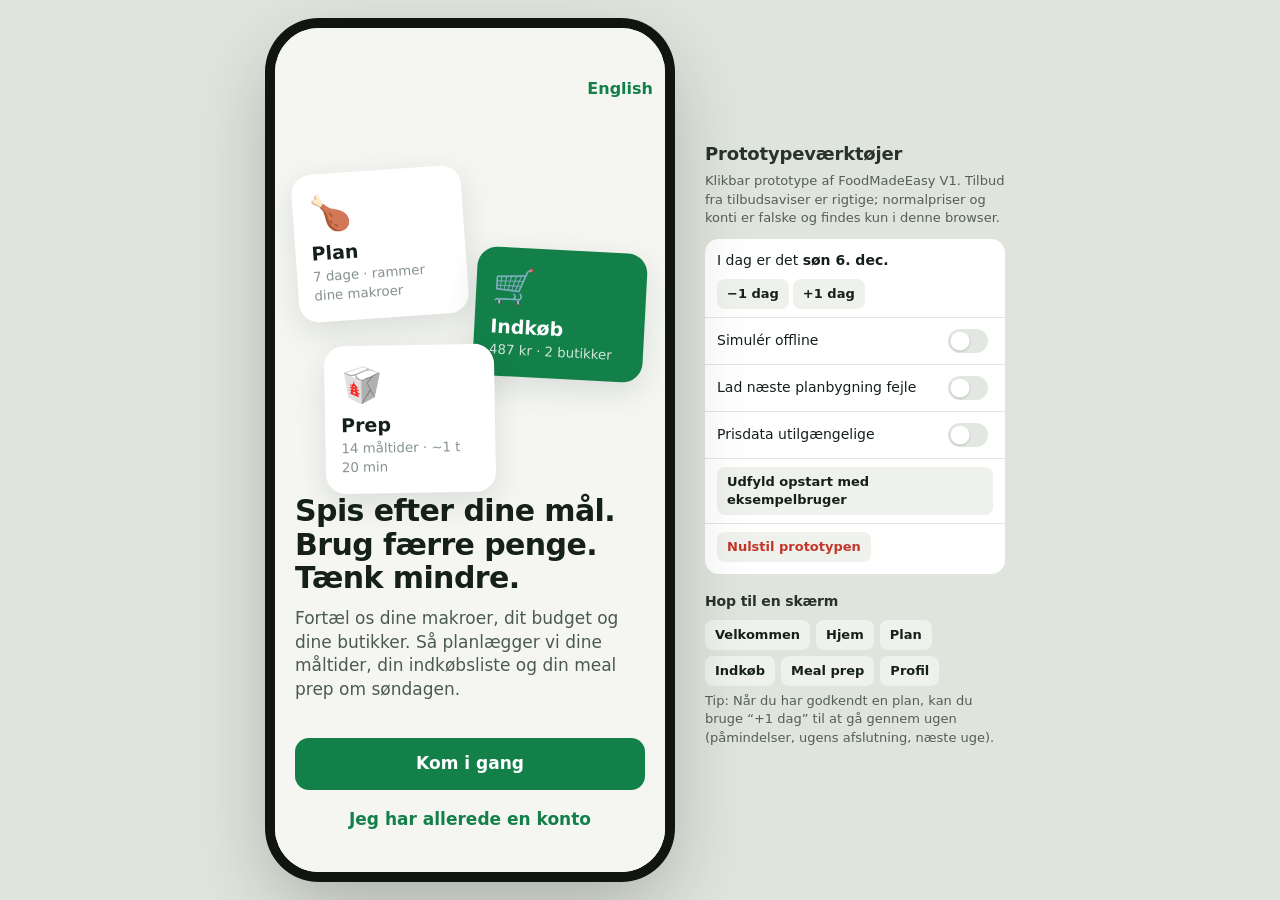
==== commit a53931df: "Publish prototype from FoodMadeEasy@7dd3d21" ====
--- a/index.html
+++ b/index.html
@@ -21,18 +21,24 @@
   </div>
   <script src="js/util.js"></script>
   <script src="js/data.js"></script>
+  <script src="js/offers.js"></script>
+  <script src="js/mix.js"></script>
+  <script src="js/i18n.js"></script>
+  <script src="js/i18n-da.js"></script>
   <script src="js/engine.js"></script>
   <script src="js/state.js"></script>
   <script src="js/ui.js"></script>
   <script src="js/screens-start.js"></script>
   <script src="js/screens-week.js"></script>
+  <script src="js/screens-mix.js"></script>
   <script src="js/screens-shop.js"></script>
   <script src="js/screens-prep.js"></script>
   <script src="js/screens-profile.js"></script>
   <script src="js/dev.js"></script>
   <script>
     render();
-    if ('serviceWorker' in navigator && location.protocol.startsWith('http')) {
+    // Offline support on the hosted site only; local development always loads fresh files.
+    if ('serviceWorker' in navigator && location.protocol === 'https:') {
       navigator.serviceWorker.register('sw.js').catch(() => { /* offline support is optional */ });
     }
   </script>
--- a/css/app.css
+++ b/css/app.css
@@ -563,3 +563,53 @@
 .dev-links { display: flex; flex-wrap: wrap; gap: 6px; }
 .dev-row .switch { transform: scale(0.8); }
 .dev-inline .dev-row { font-size: 14px; }
+
+/* ---------- Mix & match ---------- */
+.mix-builder { display: flex; flex-direction: column; gap: 12px; margin-bottom: 14px; }
+.mix-row { display: flex; flex-direction: column; gap: 6px; }
+.mix-label { font-size: 12px; font-weight: 700; color: var(--ink-3); text-transform: uppercase; letter-spacing: 0.05em; }
+.mix-chips { flex-wrap: nowrap; overflow-x: auto; margin: 0 -20px; padding: 0 20px 2px; scrollbar-width: none; }
+.mix-chips::-webkit-scrollbar { display: none; }
+.mix-chips .chip { flex: none; min-height: 36px; font-size: 14px; }
+.chip.dim { opacity: 0.45; border-style: dashed; }
+.mix-preview { display: flex; gap: 12px; align-items: center; padding: 12px; }
+.mix-preview b { display: block; font-size: 16px; }
+.mixer-card { padding: 14px 14px 12px; margin-bottom: 12px; display: flex; flex-direction: column; gap: 10px; }
+.mixer-card .mix-chips { margin: 0 -14px; padding: 0 14px 2px; }
+.mixer-head { display: flex; gap: 12px; align-items: center; }
+.mixer-head small { display: block; font-size: 12px; font-weight: 700; color: var(--ink-3); text-transform: uppercase; letter-spacing: 0.05em; }
+.mixer-head b { display: block; font-size: 16px; line-height: 1.25; }
+.item-row { transition: transform 0.15s, opacity 0.3s; }
+
+/* ---------- Ratings, store options, rest days, feedback ---------- */
+.rate-row { display: flex; align-items: center; gap: 8px; padding: 10px 0; border-bottom: 1px solid var(--line); font-size: 15px; color: var(--ink-2); }
+.rate-row > span { flex: 1; }
+.rate { width: 44px; height: 40px; border-radius: 12px; border: 1.5px solid var(--line); background: var(--surface); font-size: 19px; text-align: center; filter: grayscale(0.7); }
+.rate.on { border-color: var(--brand); background: var(--brand-soft); filter: none; }
+.rate.on.bad { border-color: var(--warn); background: var(--warn-soft); }
+.rate-item { display: flex; align-items: center; gap: 10px; padding: 8px 12px; border-bottom: 1px solid var(--line); font-size: 15px; }
+.rate-item:last-child { border-bottom: 0; }
+.store-opts { padding: 12px 14px; margin-top: 12px; }
+.so-head { font-size: 12px; font-weight: 700; color: var(--ink-3); text-transform: uppercase; letter-spacing: 0.05em; margin-bottom: 4px; }
+.so-row { display: flex; align-items: center; gap: 10px; padding: 8px 0; border-top: 1px solid var(--line); }
+.so-row:first-of-type { border-top: 0; }
+.so-row b { display: block; font-size: 15px; }
+.so-row small { font-size: 13px; color: var(--ink-3); }
+.btn.small { width: auto; min-height: 36px; font-size: 14px; padding: 0 14px; border-radius: 10px; }
+.toggle-row.card-row { display: flex; align-items: center; gap: 12px; width: 100%; margin-top: 16px; padding: 12px 14px; background: var(--surface); border: 1.5px solid var(--line); border-radius: 14px; text-align: left; }
+.toggle-row.card-row b { display: block; font-weight: 600; }
+.toggle-row.card-row small { color: var(--ink-3); font-size: 13px; }
+.switch-vis { width: 50px; height: 30px; border-radius: 99px; background: var(--line); position: relative; flex: none; transition: background 0.2s; }
+.switch-vis::after { content: ""; position: absolute; top: 3px; left: 3px; width: 24px; height: 24px; border-radius: 50%; background: #fff; box-shadow: 0 1px 3px rgba(0, 0, 0, 0.2); transition: transform 0.2s; }
+.switch-vis.on { background: var(--brand); }
+.switch-vis.on::after { transform: translateX(20px); }
+.rest-box { margin-top: 12px; display: flex; flex-direction: column; }
+.rest-box .section-label { margin-top: 14px; }
+.day-type { font-size: 12px; font-weight: 700; color: var(--brand-strong); text-transform: uppercase; letter-spacing: 0.05em; margin: -2px 2px 4px; }
+.fab { position: absolute; right: 16px; bottom: 96px; width: 48px; height: 48px; border-radius: 50%; background: var(--surface); box-shadow: 0 4px 14px rgba(0, 0, 0, 0.18); font-size: 22px; display: flex; align-items: center; justify-content: center; z-index: 5; }
+@media (max-width: 760px) { .fab { bottom: calc(76px + env(safe-area-inset-bottom)); } }
+.fb-text { min-height: 120px; padding: 12px 14px; resize: vertical; font-size: 16px; line-height: 1.4; }
+.fb-ctx { font-size: 13px; color: var(--ink-3); }
+.fb-ctx summary { cursor: pointer; padding: 4px 0; }
+.fb-ctx pre { white-space: pre-wrap; word-break: break-word; font-size: 12px; background: var(--surface-2); border-radius: 10px; padding: 10px; margin: 6px 0 0; font-family: ui-monospace, Menlo, monospace; }
+a.btn { text-decoration: none; }
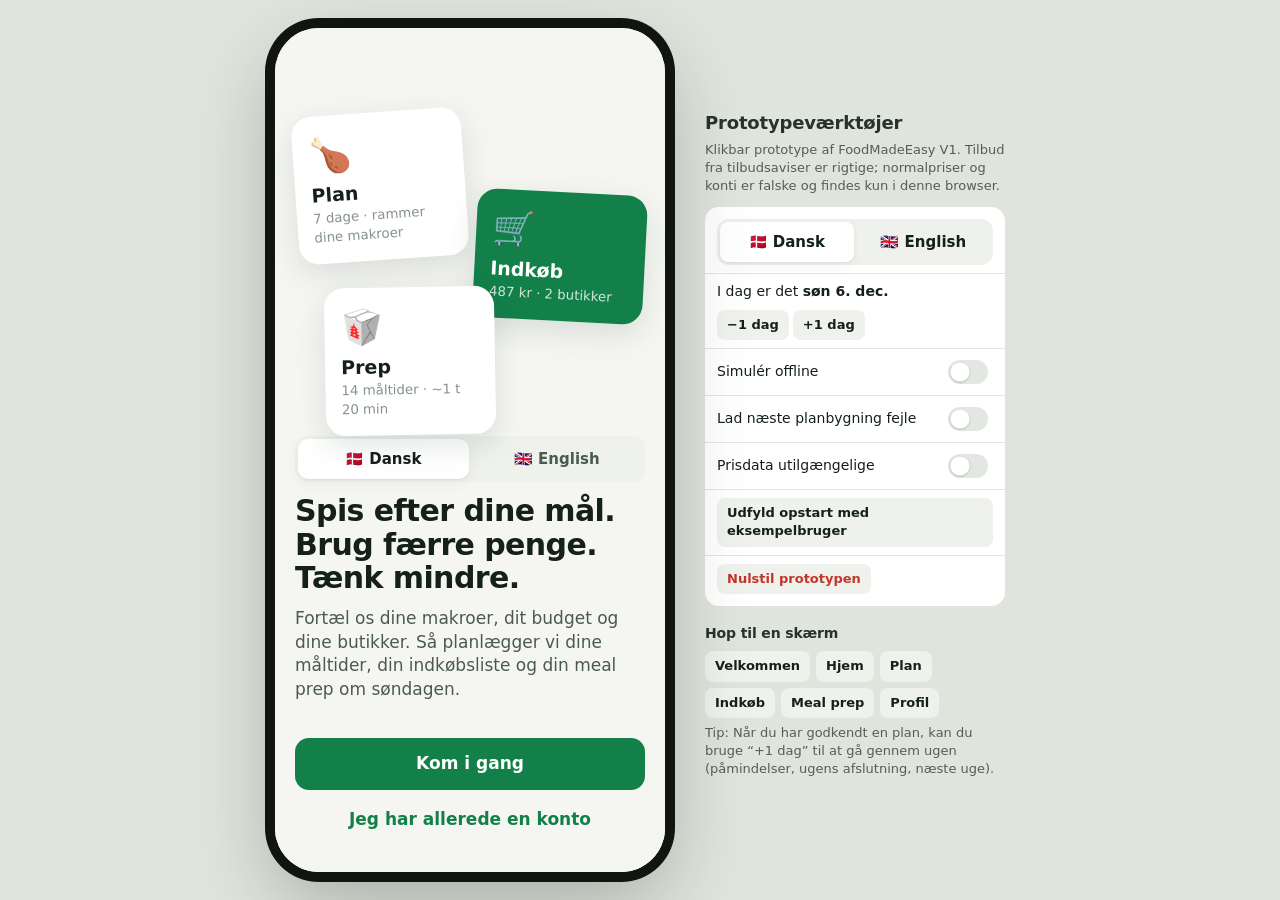
==== commit 84539d81: "Publish prototype from FoodMadeEasy@5b5c3d1" ====
--- a/index.html
+++ b/index.html
@@ -39,7 +39,16 @@
     render();
     // Offline support on the hosted site only; local development always loads fresh files.
     if ('serviceWorker' in navigator && location.protocol === 'https:') {
-      navigator.serviceWorker.register('sw.js').catch(() => { /* offline support is optional */ });
+      const hadController = !!navigator.serviceWorker.controller;
+      navigator.serviceWorker.register('sw.js').then((reg) => reg.update()).catch(() => { /* offline support is optional */ });
+      // A new version took over: reload once so the screen shows it right away.
+      let reloaded = false;
+      navigator.serviceWorker.addEventListener('controllerchange', () => {
+        if (hadController && !reloaded) { reloaded = true; location.reload(); }
+      });
+      document.addEventListener('visibilitychange', () => {
+        if (document.visibilityState === 'visible') navigator.serviceWorker.getRegistration().then((r) => r && r.update());
+      });
     }
   </script>
 </body>
--- a/css/app.css
+++ b/css/app.css
@@ -613,3 +613,8 @@
 .fb-ctx summary { cursor: pointer; padding: 4px 0; }
 .fb-ctx pre { white-space: pre-wrap; word-break: break-word; font-size: 12px; background: var(--surface-2); border-radius: 10px; padding: 10px; margin: 6px 0 0; font-family: ui-monospace, Menlo, monospace; }
 a.btn { text-decoration: none; }
+
+.lang-switch { margin-bottom: 14px; }
+.lang-switch button { font-size: 15px; }
+.dev-row .lang-switch { margin: 0; width: 100%; }
+.welcome .hero-art { margin-top: 8px; }
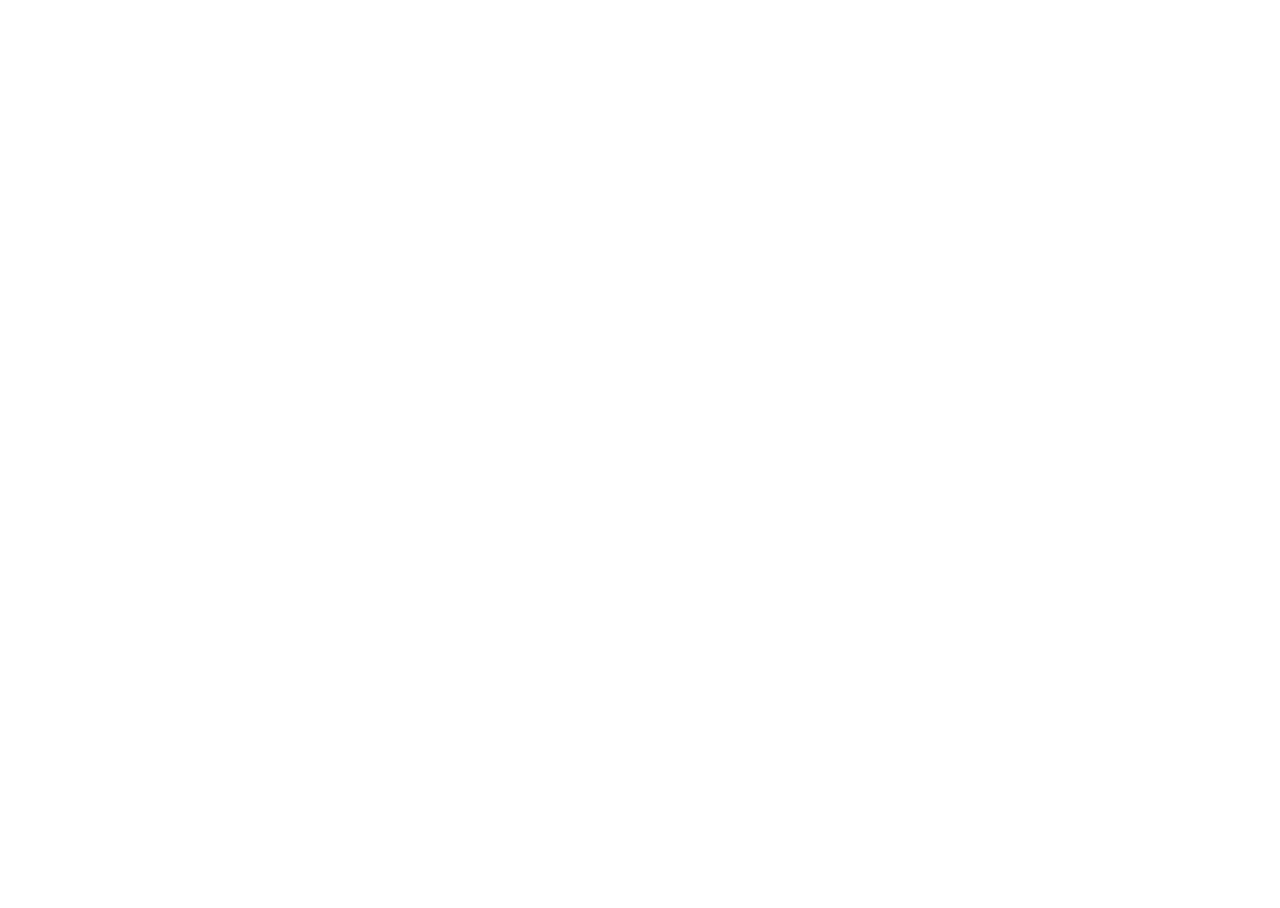
==== commit 7119f94c: "Publish FoodMadeEasy V2 (web) from FoodMadeEasy-v2@b943d0d" ====
--- a/index.html
+++ b/index.html
@@ -1,55 +1,35 @@
 <!doctype html>
 <html lang="en">
-<head>
-  <meta charset="utf-8">
-  <meta name="viewport" content="width=device-width, initial-scale=1, viewport-fit=cover">
-  <meta name="theme-color" content="#13804a">
-  <meta name="apple-mobile-web-app-capable" content="yes">
-  <meta name="mobile-web-app-capable" content="yes">
-  <meta name="apple-mobile-web-app-title" content="FoodMadeEasy">
-  <meta name="apple-mobile-web-app-status-bar-style" content="default">
-  <link rel="manifest" href="manifest.webmanifest">
-  <link rel="icon" type="image/png" href="icons/favicon.png">
-  <link rel="apple-touch-icon" href="icons/apple-touch-icon.png">
-  <title>FoodMadeEasy Prototype</title>
-  <link rel="stylesheet" href="css/app.css">
-</head>
-<body>
-  <div class="stage">
-    <div class="phone"><div id="app"></div></div>
-    <aside id="dev" class="dev-panel"></aside>
-  </div>
-  <script src="js/util.js"></script>
-  <script src="js/data.js"></script>
-  <script src="js/offers.js"></script>
-  <script src="js/mix.js"></script>
-  <script src="js/i18n.js"></script>
-  <script src="js/i18n-da.js"></script>
-  <script src="js/engine.js"></script>
-  <script src="js/state.js"></script>
-  <script src="js/ui.js"></script>
-  <script src="js/screens-start.js"></script>
-  <script src="js/screens-week.js"></script>
-  <script src="js/screens-mix.js"></script>
-  <script src="js/screens-shop.js"></script>
-  <script src="js/screens-prep.js"></script>
-  <script src="js/screens-profile.js"></script>
-  <script src="js/dev.js"></script>
-  <script>
-    render();
-    // Offline support on the hosted site only; local development always loads fresh files.
-    if ('serviceWorker' in navigator && location.protocol === 'https:') {
-      const hadController = !!navigator.serviceWorker.controller;
-      navigator.serviceWorker.register('sw.js').then((reg) => reg.update()).catch(() => { /* offline support is optional */ });
-      // A new version took over: reload once so the screen shows it right away.
-      let reloaded = false;
-      navigator.serviceWorker.addEventListener('controllerchange', () => {
-        if (hadController && !reloaded) { reloaded = true; location.reload(); }
-      });
-      document.addEventListener('visibilitychange', () => {
-        if (document.visibilityState === 'visible') navigator.serviceWorker.getRegistration().then((r) => r && r.update());
-      });
-    }
-  </script>
+  <head><script>(function(){var b="/FoodMadeEasy-prototype",p=location.pathname,n=p;if(n===b+"/app"||n.indexOf(b+"/app/")===0)n=b+"/"+n.slice(b.length+4).replace(/^\//,"");n=n.replace(/\/index\.html$/,"/");if(n!==p)location.replace(n+location.search+location.hash)})()</script><link rel="manifest" href="/FoodMadeEasy-prototype/manifest.webmanifest"><link rel="apple-touch-icon" href="/FoodMadeEasy-prototype/icon.png"><meta name="apple-mobile-web-app-capable" content="yes"><meta name="theme-color" content="#163A2B">
+    <meta charset="utf-8" />
+    <meta httpEquiv="X-UA-Compatible" content="IE=edge" />
+    <meta name="viewport" content="width=device-width, initial-scale=1, shrink-to-fit=no" />
+    <title>FoodMadeEasy</title>
+    <!-- The `react-native-web` recommended style reset: https://necolas.github.io/react-native-web/docs/setup/#root-element -->
+    <style id="expo-reset">
+      /* These styles make the body full-height */
+      html,
+      body {
+        height: 100%;
+      }
+      /* These styles disable body scrolling if you are using <ScrollView> */
+      body {
+        overflow: hidden;
+      }
+      /* These styles make the root element full-height */
+      #root {
+        display: flex;
+        height: 100%;
+        flex: 1;
+      }
+    </style>
+  <link rel="icon" href="/FoodMadeEasy-prototype/favicon.ico"/></head>
+
+  <body>
+    <!-- Use static rendering with Expo Router to support running without JavaScript. -->
+    <noscript> You need to enable JavaScript to run this app. </noscript>
+    <!-- The root element for your Expo app. -->
+    <div id="root"></div>
+  <script src="/FoodMadeEasy-prototype/_expo/static/js/web/entry-f33969609ff7056008cc6310fc075b81.js" defer></script>
 </body>
 </html>
